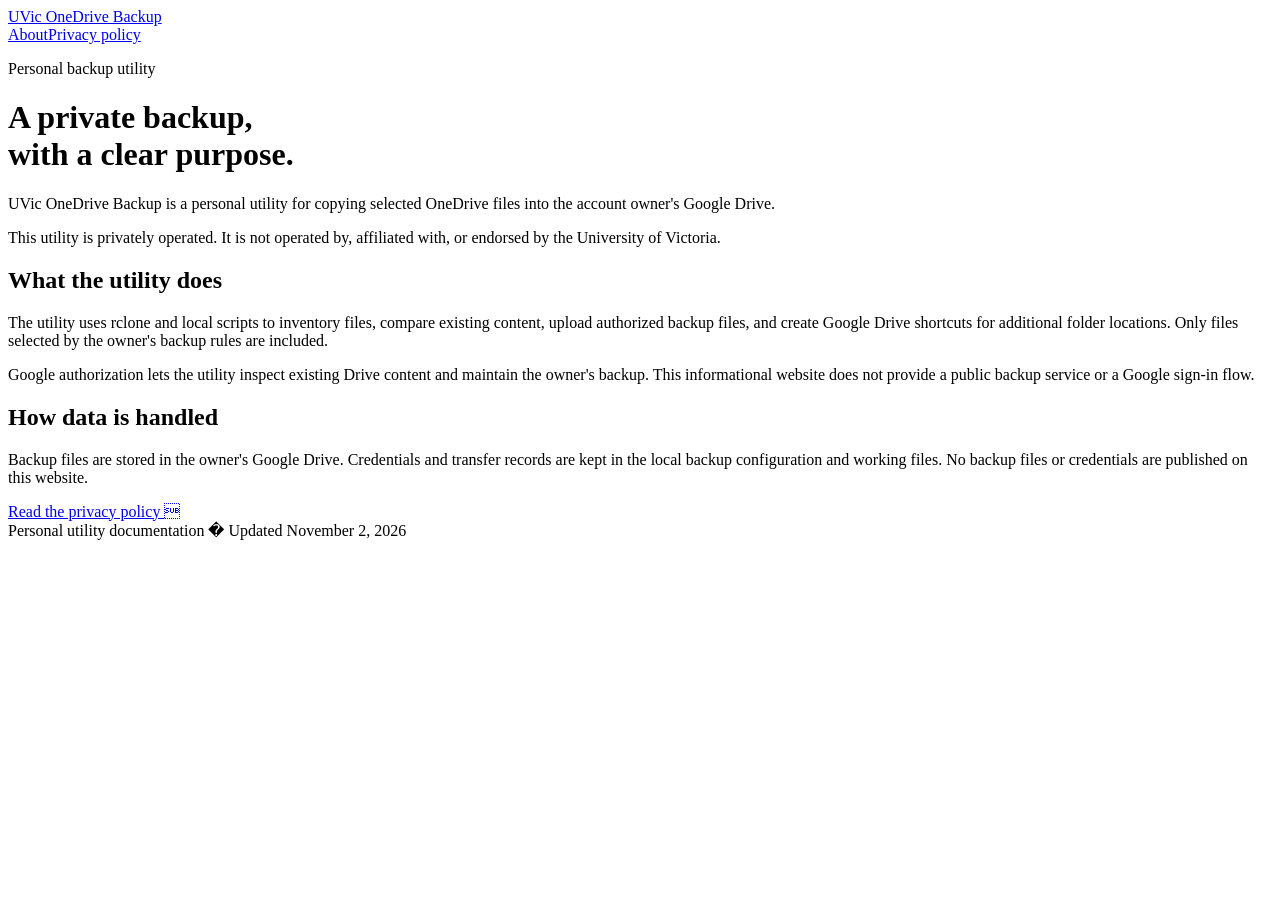
==== index.html @ 9ddb6f50 "Add public backup utility index.html" ====
<!doctype html>
<html lang="en"><head><meta charset="utf-8"><meta name="viewport" content="width=device-width, initial-scale=1"><meta name="description" content="Purpose and privacy information for a personal OneDrive to Google Drive backup utility."><title>UVic OneDrive Backup - Personal utility</title><link rel="stylesheet" href="style.css"></head>
<body><header><a class="brand" href="./">UVic OneDrive Backup</a><nav aria-label="Main navigation"><a aria-current="page" href="./">About</a><a href="privacy.html">Privacy policy</a></nav></header><main><p class="eyebrow">Personal backup utility</p><h1>A private backup,<br>with a clear purpose.</h1><p class="lead">UVic OneDrive Backup is a personal utility for copying selected OneDrive files into the account owner's Google Drive.</p><aside>This utility is privately operated. It is not operated by, affiliated with, or endorsed by the University of Victoria.</aside><section><h2>What the utility does</h2><p>The utility uses rclone and local scripts to inventory files, compare existing content, upload authorized backup files, and create Google Drive shortcuts for additional folder locations. Only files selected by the owner's backup rules are included.</p><p>Google authorization lets the utility inspect existing Drive content and maintain the owner's backup. This informational website does not provide a public backup service or a Google sign-in flow.</p></section><section><h2>How data is handled</h2><p>Backup files are stored in the owner's Google Drive. Credentials and transfer records are kept in the local backup configuration and working files. No backup files or credentials are published on this website.</p><a class="policy-link" href="privacy.html">Read the privacy policy <span aria-hidden="true"></span></a></section></main><footer>Personal utility documentation � Updated November 2, 2026</footer></body></html>
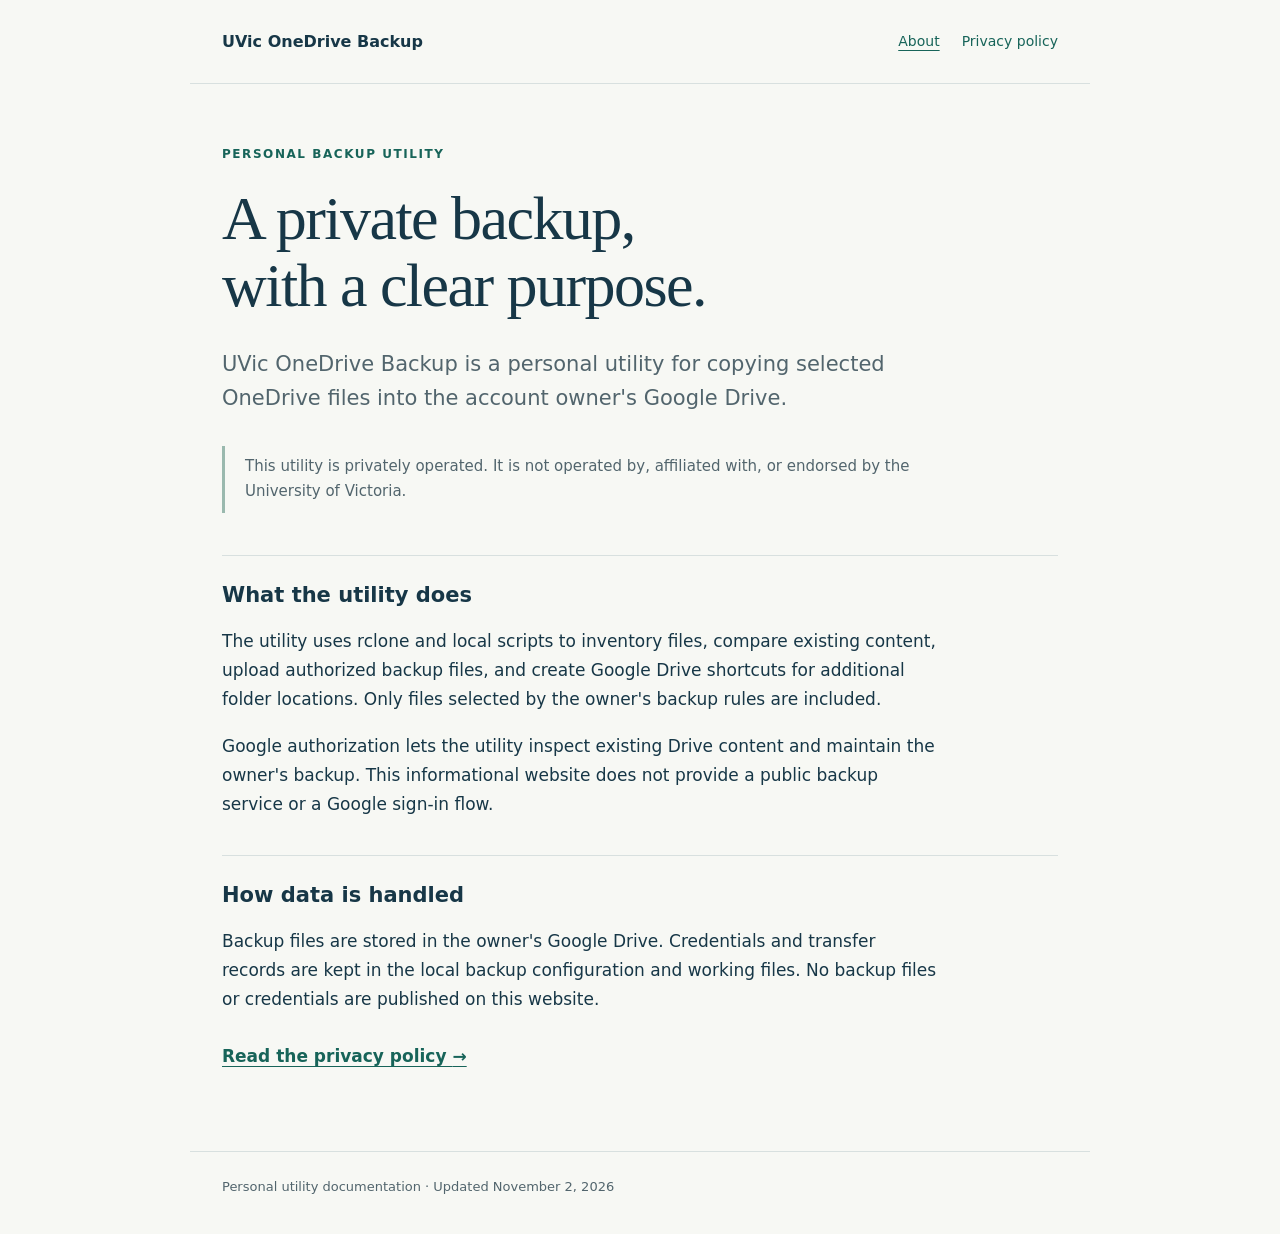
==== commit d1d4206e: "Fix punctuation encoding in public documentation" ====
--- a/index.html
+++ b/index.html
@@ -1,3 +1,3 @@
 <!doctype html>
 <html lang="en"><head><meta charset="utf-8"><meta name="viewport" content="width=device-width, initial-scale=1"><meta name="description" content="Purpose and privacy information for a personal OneDrive to Google Drive backup utility."><title>UVic OneDrive Backup - Personal utility</title><link rel="stylesheet" href="style.css"></head>
-<body><header><a class="brand" href="./">UVic OneDrive Backup</a><nav aria-label="Main navigation"><a aria-current="page" href="./">About</a><a href="privacy.html">Privacy policy</a></nav></header><main><p class="eyebrow">Personal backup utility</p><h1>A private backup,<br>with a clear purpose.</h1><p class="lead">UVic OneDrive Backup is a personal utility for copying selected OneDrive files into the account owner's Google Drive.</p><aside>This utility is privately operated. It is not operated by, affiliated with, or endorsed by the University of Victoria.</aside><section><h2>What the utility does</h2><p>The utility uses rclone and local scripts to inventory files, compare existing content, upload authorized backup files, and create Google Drive shortcuts for additional folder locations. Only files selected by the owner's backup rules are included.</p><p>Google authorization lets the utility inspect existing Drive content and maintain the owner's backup. This informational website does not provide a public backup service or a Google sign-in flow.</p></section><section><h2>How data is handled</h2><p>Backup files are stored in the owner's Google Drive. Credentials and transfer records are kept in the local backup configuration and working files. No backup files or credentials are published on this website.</p><a class="policy-link" href="privacy.html">Read the privacy policy <span aria-hidden="true"></span></a></section></main><footer>Personal utility documentation � Updated November 2, 2026</footer></body></html>
+<body><header><a class="brand" href="./">UVic OneDrive Backup</a><nav aria-label="Main navigation"><a aria-current="page" href="./">About</a><a href="privacy.html">Privacy policy</a></nav></header><main><p class="eyebrow">Personal backup utility</p><h1>A private backup,<br>with a clear purpose.</h1><p class="lead">UVic OneDrive Backup is a personal utility for copying selected OneDrive files into the account owner's Google Drive.</p><aside>This utility is privately operated. It is not operated by, affiliated with, or endorsed by the University of Victoria.</aside><section><h2>What the utility does</h2><p>The utility uses rclone and local scripts to inventory files, compare existing content, upload authorized backup files, and create Google Drive shortcuts for additional folder locations. Only files selected by the owner's backup rules are included.</p><p>Google authorization lets the utility inspect existing Drive content and maintain the owner's backup. This informational website does not provide a public backup service or a Google sign-in flow.</p></section><section><h2>How data is handled</h2><p>Backup files are stored in the owner's Google Drive. Credentials and transfer records are kept in the local backup configuration and working files. No backup files or credentials are published on this website.</p><a class="policy-link" href="privacy.html">Read the privacy policy <span aria-hidden="true">&rarr;</span></a></section></main><footer>Personal utility documentation &middot; Updated November 2, 2026</footer></body></html>
--- a/style.css
+++ b/style.css
@@ -0,0 +1 @@
+:root{color-scheme:light;--ink:#173747;--soft:#52656d;--line:#d8e0df;--accent:#176459}*{box-sizing:border-box}body{margin:0;background:#f7f8f4;color:var(--ink);font:17px/1.7 system-ui,-apple-system,Segoe UI,sans-serif}header,main,footer{max-width:900px;margin:auto}header{display:flex;justify-content:space-between;gap:24px;align-items:center;padding:28px 32px;border-bottom:1px solid var(--line)}a{color:var(--accent);text-underline-offset:4px}.brand{font-size:16px;font-weight:700;text-decoration:none;color:var(--ink)}nav{display:flex;gap:22px;font-size:14px}nav a{text-decoration:none}nav a[aria-current=page]{text-decoration:underline}main{padding:60px 32px 70px}.eyebrow{text-transform:uppercase;letter-spacing:.13em;font-size:12px;font-weight:700;color:var(--accent);margin:0 0 20px}h1{font-family:Georgia,serif;font-size:clamp(38px,6vw,62px);line-height:1.08;letter-spacing:-.025em;font-weight:400;margin:0 0 30px}p{max-width:720px}.lead{font-size:21px;line-height:1.6;color:var(--soft)}aside{max-width:730px;border-left:3px solid #9ab9ae;padding:8px 20px;color:var(--soft);font-size:15px;margin:30px 0 42px}section{border-top:1px solid var(--line);padding-top:22px;margin-top:36px}h2{font-size:21px;font-weight:650;margin:0 0 14px}section p{margin:10px 0 18px}.policy-link{display:inline-block;font-weight:650;margin:10px 0}footer{border-top:1px solid var(--line);padding:24px 32px 36px;color:var(--soft);font-size:13px}@media(max-width:540px){header{align-items:flex-start;flex-direction:column;gap:10px;padding:22px}main{padding:38px 22px 48px}.lead{font-size:19px}footer{padding:22px}h1 br{display:none}}
